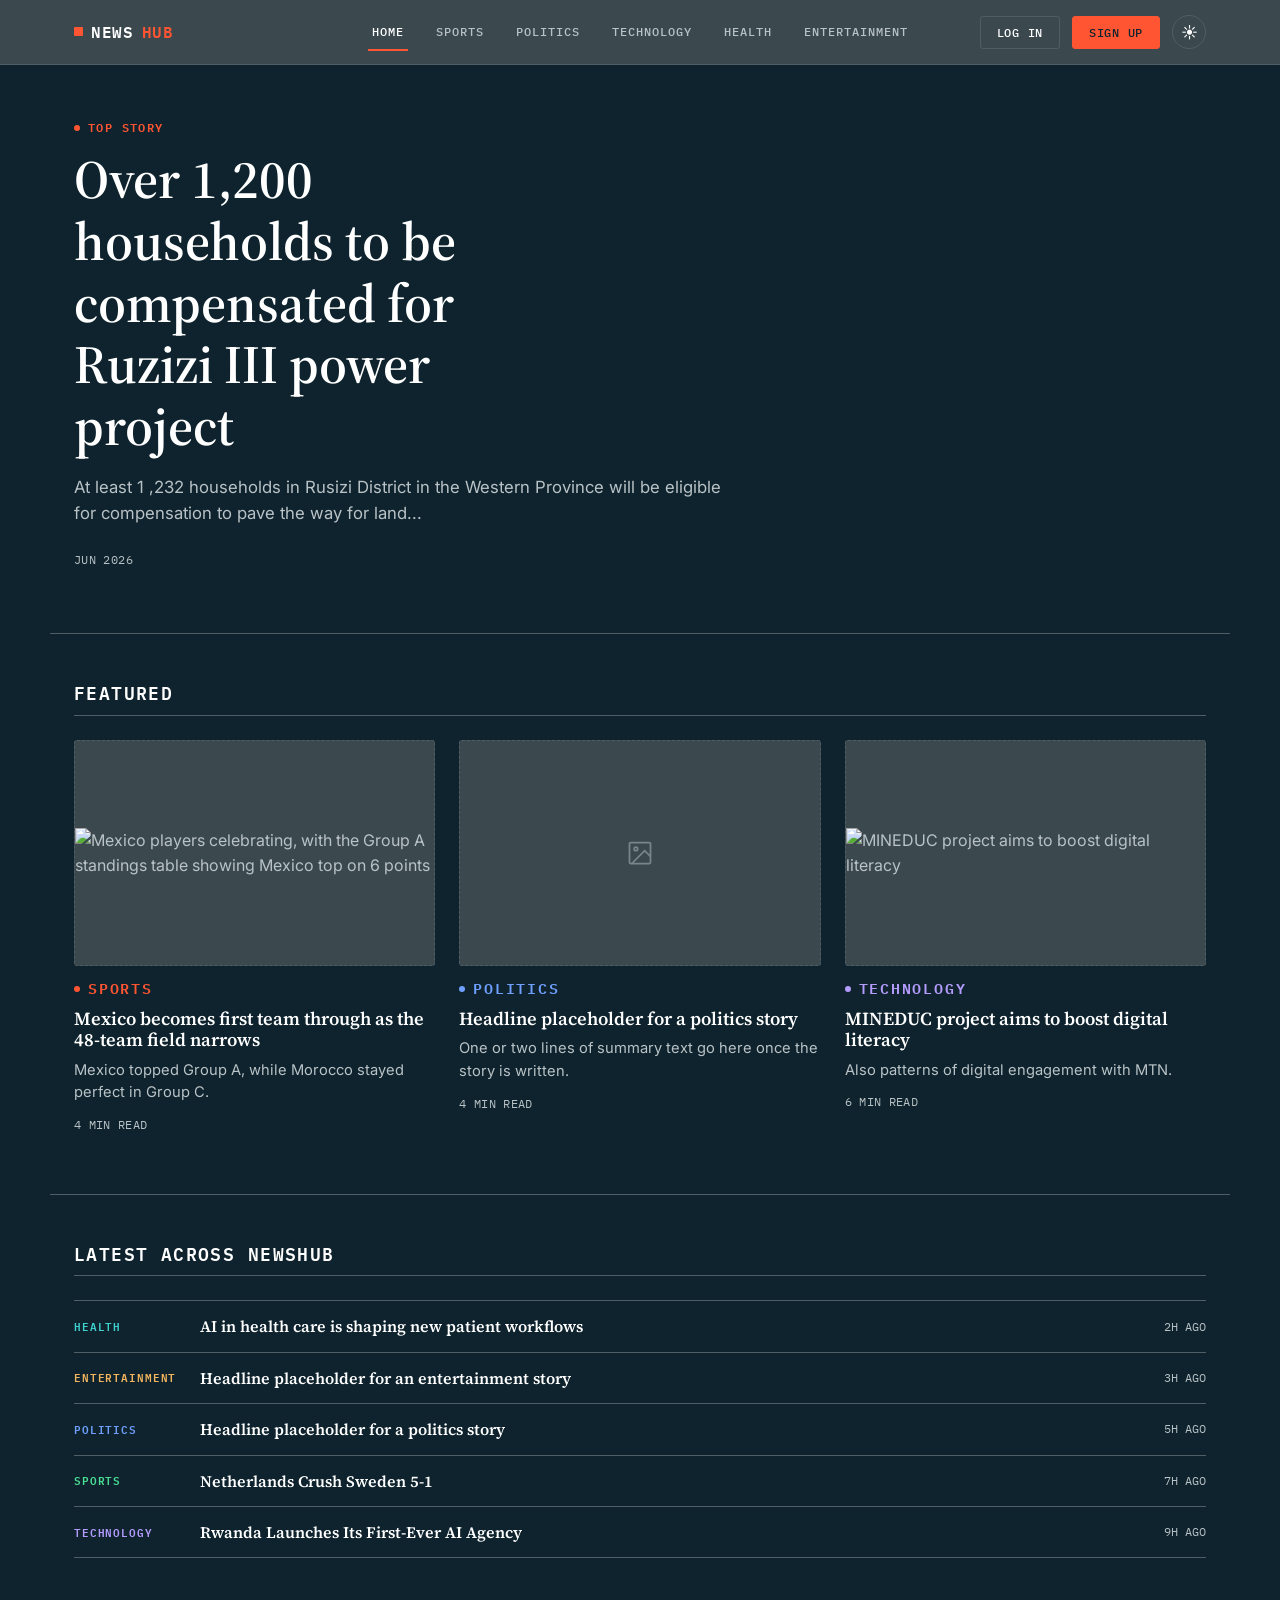
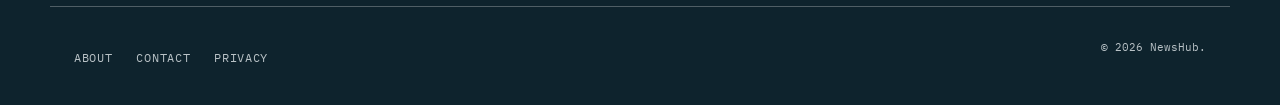
==== index.html @ 38eeee3b "refactoring the health page" ====
<!DOCTYPE html>
<html lang="en">
<head>
<meta charset="UTF-8">
<meta name="viewport" content="width=device-width, initial-scale=1.0">
<title>NewsHub — Home</title>
<meta name="description" content="NewsHub — Sports, Politics, Technology, Health and Entertainment, all in one place.">

<link rel="preconnect" href="https://fonts.googleapis.com">
<link rel="preconnect" href="https://fonts.gstatic.com" crossorigin>
<link href="https://fonts.googleapis.com/css2?family=Source+Serif+4:opsz,wght@8..60,500;8..60,600;8..60,700&family=Inter:wght@400;500;600&family=IBM+Plex+Mono:wght@500;600&display=swap" rel="stylesheet">

<link rel="stylesheet" href="styles.css">
</head>
<body>
<a class="skip-link" href="#main">Skip to content</a>

<header class="site-header">
  <div class="header-bar">
    <a href="index.html" class="logo">
      <span class="logo-mark"></span>NEWS<span class="logo-hub">HUB</span>
    </a>

    <nav class="main-nav" aria-label="Primary">
      <ul>
        <li><a href="index.html" class="nav-link is-active" style="--nav-accent:var(--c-home)">Home</a></li>
        <li><a href="pages/sports.html" class="nav-link" style="--nav-accent:var(--c-sports)">Sports</a></li>
        <li><a href="pages/politics.html" class="nav-link" style="--nav-accent:var(--c-politics)">Politics</a></li>
        <li><a href="pages/technology.html" class="nav-link" style="--nav-accent:var(--c-tech)">Technology</a></li>
        <li><a href="pages/health.html" class="nav-link" style="--nav-accent:var(--c-health)">Health</a></li>
        <li><a href="pages/entertainment.html" class="nav-link" style="--nav-accent:var(--c-entertainment)">Entertainment</a></li>
      </ul>
    </nav>

    <div class="header-actions">
      <button type="button" class="btn" title="Coming soon"><span class="btn-label">Log In</span></button>
      <button type="button" class="btn btn-solid" title="Coming soon"><span class="btn-label">Sign Up</span></button>
      <input type="checkbox" id="theme-toggle" class="theme-toggle-input" role="switch" aria-label="Toggle dark mode">
      <label for="theme-toggle" class="theme-toggle">
        <span class="icon-moon">☾</span>
        <span class="icon-sun">☀</span>
      </label>
    </div>
  </div>

</header>

<main id="main">

  <!-- HERO — top story slot -->
  <section class="hero wrap">
    <p class="eyebrow">Top Story</p>
    <h1 class="hero-headline">
      Over 1,200 households to be compensated for Ruzizi III power project
    </h1>
    <p class="hero-dek">
      At least 1 ,232 households in Rusizi District in the Western Province will 
      be eligible for compensation to pave the way for land...
    </p>
    <p class="hero-meta"> JUN 2026</p>
  </section>

  <!-- FEATURED — one card per category, ready for real stories -->
  <section class="section wrap">
    <h2 class="section-title">Featured</h2>
    <div class="card-grid">

      <article class="story-card">
        <div class="media">
          <img src="images/IMG_9754.jpg" alt="Mexico players celebrating, with the Group A standings table showing Mexico top on 6 points" loading="lazy">
        </div>
        <p class="eyebrow" style="--eyebrow-color:var(--page-accent)">Sports</p>
        <h3>Mexico becomes first team through as the 48-team field narrows</h3>
        <p>
          Mexico topped Group A, while Morocco stayed perfect in Group C.
        </p>
        <p class="timestamp">4 MIN READ</p>
      </article>

      <article class="story-card">
        <div class="media">
          <svg viewBox="0 0 24 24" fill="none" stroke="currentColor" stroke-width="1.5"><rect x="3" y="3" width="18" height="18" rx="1"/><circle cx="8.5" cy="8.5" r="1.5"/><path d="M21 15l-5-5L5 21"/></svg>
        </div>
        <p class="eyebrow" style="--eyebrow-color:var(--c-politics)">Politics</p>
        <h3>Headline placeholder for a politics story</h3>
        <p>One or two lines of summary text go here once the story is written.</p>
        <p class="timestamp">4 MIN READ</p>
      </article>

      <article class="story-card">
        <div class="media">
          <img src="images/madeinrwanda.eu.jpeg" alt="MINEDUC project aims to boost digital literacy">
        </div>
        <p class="eyebrow" style="--eyebrow-color:var(--c-tech)">Technology</p>
        <h3>MINEDUC project aims to boost digital literacy</h3>
        <p>Also patterns of digital engagement with MTN.</p>
        <p class="timestamp">6 MIN READ</p>
      </article>

    </div>
  </section>

  <!-- LATEST — cross-section feed, the "hub" view -->
  <section class="section wrap" style="border-bottom:none;">
    <h2 class="section-title">Latest Across NewsHub</h2>
    <div class="story-list">

      <div class="story-row">
        <span class="tag" style="--tag-color:var(--c-health)">Health</span>
        <h4>AI in health care is shaping new patient workflows</h4>
        <span class="timestamp">2H AGO</span>
      </div>

      <div class="story-row">
        <span class="tag" style="--tag-color:var(--c-entertainment)">Entertainment</span>
        <h4>Headline placeholder for an entertainment story</h4>
        <span class="timestamp">3H AGO</span>
      </div>

      <div class="story-row">
        <span class="tag" style="--tag-color:var(--c-politics)">Politics</span>
        <h4>Headline placeholder for a politics story</h4>
        <span class="timestamp">5H AGO</span>
      </div>

      <div class="story-row">
        <span class="tag" style="--tag-color:var(--c-sports)">Sports</span>
        <h4>Netherlands Crush Sweden 5-1</h4>
        <span class="timestamp">7H AGO</span>
      </div>

      <div class="story-row">
        <span class="tag" style="--tag-color:var(--c-tech)">Technology</span>
        <h4>Rwanda Launches Its First-Ever AI Agency</h4>
        <span class="timestamp">9H AGO</span>
      </div>

    </div>
  </section>

</main>

<footer class="site-footer wrap">
  <div class="footer-bar">
    <nav aria-label="Footer">
      <ul class="footer-links">
        <li><a href="#" title="Coming soon">About</a></li>
        <li><a href="#" title="Coming soon">Contact</a></li>
        <li><a href="#" title="Coming soon">Privacy</a></li>
      </ul>
    </nav>
    <p class="footer-copy">© 2026 NewsHub.</p>
  </div>
</footer>

</body>
</html>
---- styles.css ----
/*
    NEWSHUB — SHARED STYLESHEET
*/
:root {
  /* Surfaces & text — default theme (dark) */
    --bg: #0e232d;
    --bg-elevated: #3b494f;
    --bg-subtle: #3b494f;
    --ink: #ffffff;
    --ink-muted: #b9c2c6;
    --border: #4f5e65;

    --accent: #ff5532;
    --accent-contrast: #0e232d;
    --accent-ink: var(--accent);

    /* Category accents */
    --c-home: var(--accent);
    --c-sports: #4ade94;
    --c-politics: #6fa0ff;
    --c-tech: #b49cff;
    --c-health: #3fd1ce;
    --c-entertainment: #f2b45c;

    /* Type */
    --font-display: "Source Serif 4", Georgia, "Times New Roman", serif;
    --font-body: "Inter", -apple-system, BlinkMacSystemFont, "Segoe UI", sans-serif;
    --font-mono: "IBM Plex Mono", ui-monospace, "SFMono-Regular", Menlo, monospace;

    /* Spacing scale */
    --space-1: 0.25rem;
    --space-2: 0.5rem;
    --space-3: 0.75rem;
    --space-4: 1rem;
    --space-5: 1.5rem;
    --space-6: 2rem;
    --space-7: 3rem;
    --space-8: 4.5rem;

    /* Layout */
    --max-width: 1180px;
    --radius: 3px;
    --header-h: 64px;

    /* Motion */
    --ease: cubic-bezier(0.4, 0, 0.2, 1);
}

/* Light theme */
body:has(.theme-toggle-input:checked) {
    --bg: #f4f5f3;
    --bg-elevated: #ffffff;
    --bg-subtle: #e7e9e4;
    --ink: #122027;
    --ink-muted: #5c6b72;
    --border: #d8dbd6;

    /* --accent */
    --accent-ink: #c23115;

    --c-home: var(--accent);
    --c-sports: #1f7a4d;
    --c-politics: #2455a4;
    --c-tech: #6e56cf;
    --c-health: #0e8c8a;
    --c-entertainment: #b5790a;
}

/*BASE / RESET                                                       */

*,
*::before,
*::after {
    box-sizing: border-box;
}

html {
    -webkit-text-size-adjust: 100%;
}

body {
    margin: 0;
    background: var(--bg);
    color: var(--ink);
    font-family: var(--font-body);
    font-size: 16px;
    line-height: 1.55;
    transition: background-color 0.2s var(--ease), color 0.2s var(--ease);
}

h1, h2, h3, h4 {
    font-family: var(--font-display);
    font-weight: 600;
    line-height: 1.15;
    margin: 0 0 var(--space-3);
    color: var(--ink);
}

p {
    margin: 0 0 var(--space-4);
    color: var(--ink-muted);
}

a {
    color: inherit;
    text-decoration: none;
}

img {
    max-width: 100%;
    display: block;
}

ul {
    list-style: none;
    margin: 0;
    padding: 0;
}

button {
    font-family: inherit;
    cursor: pointer;
}

/* Visible keyboard focus everywhere */
a:focus-visible,
button:focus-visible,
[tabindex]:focus-visible {
    outline: 2px solid var(--accent);
    outline-offset: 2px;
    border-radius: var(--radius);
}

.skip-link {
    position: absolute;
    left: -9999px;
    top: 0;
    background: var(--accent);
    color: var(--accent-contrast);
    padding: var(--space-2) var(--space-4);
    z-index: 200;
    font-family: var(--font-mono);
    font-size: 0.8rem;
}

.skip-link:focus {
    left: var(--space-4);
    top: var(--space-4);
}

/* LAYOUT SHELL */

.wrap {
    max-width: var(--max-width);
    margin-inline: auto;
    padding-inline: var(--space-5);
}

main {
    display: block;
    min-height: calc(100vh - var(--header-h) - 220px);
}

/* HEADER, NAV, TICKER */

.site-header {
    position: sticky;
    top: 0;
    z-index: 100;
    background: var(--bg-elevated);
    border-bottom: 1px solid var(--border);
}

.header-bar {
    max-width: var(--max-width);
    margin-inline: auto;
    height: var(--header-h);
    padding-inline: var(--space-5);
    display: grid;
    grid-template-columns: 1fr auto 1fr;
    align-items: center;
    gap: var(--space-4);
}

/* Logo — left */
.logo {
    justify-self: start;
    display: inline-flex;
    align-items: center;
    gap: var(--space-2);
    font-family: var(--font-mono);
    font-weight: 600;
    font-size: 1rem;
    letter-spacing: 0.04em;
    white-space: nowrap;
}

.logo .logo-mark {
    width: 9px;
    height: 9px;
    background: var(--accent);
    border-radius: 1px;
    flex-shrink: 0;
}

.logo .logo-hub {
    color: var(--accent-ink);
}

/* Nav — centered */
.main-nav {
    justify-self: center;
}

.main-nav ul {
    display: flex;
    gap: var(--space-5);
}

.nav-link {
    position: relative;
    display: inline-block;
    padding: var(--space-2) var(--space-1);
    font-family: var(--font-mono);
    font-size: 0.78rem;
    font-weight: 500;
    letter-spacing: 0.08em;
    text-transform: uppercase;
    color: var(--ink-muted);
    transition: color 0.15s var(--ease);
}

.nav-link::after {
    content: "";
    position: absolute;
    left: 0;
    right: 0;
    bottom: -1px;
    height: 2px;
    background: var(--nav-accent, var(--accent));
    transform: scaleX(0);
    transition: transform 0.15s var(--ease);
}

.nav-link:hover {
    color: var(--ink);
}

.nav-link:hover::after {
    transform: scaleX(1);
}

.nav-link.is-active {
    color: var(--ink);
}

.nav-link.is-active::after {
    transform: scaleX(1);
}

/* Actions — right */
.header-actions {
    justify-self: end;
    display: flex;
    align-items: center;
    gap: var(--space-3);
}

/* BUTTONS & THEME TOGGLE */

.btn {
    font-family: var(--font-mono);
    font-size: 0.74rem;
    font-weight: 500;
    letter-spacing: 0.06em;
    text-transform: uppercase;
    padding: var(--space-2) var(--space-4);
    border-radius: var(--radius);
    border: 1px solid var(--border);
    background: transparent;
    color: var(--ink);
    transition: background-color 0.15s var(--ease), border-color 0.15s var(--ease), transform 0.1s var(--ease);
    white-space: nowrap;
}

.btn:hover {
    border-color: var(--ink-muted);
}

.btn:active {
    transform: translateY(1px);
}

.btn-solid {
    background: var(--accent);
    border-color: var(--accent);
    color: var(--accent-contrast);
}

.btn-solid:hover {
    filter: brightness(1.08);
    border-color: var(--accent);
}

/* Visually hidden but still focusable/operable by keyboard */
.theme-toggle-input {
    position: absolute;
    width: 1px;
    height: 1px;
    padding: 0;
    margin: -1px;
    overflow: hidden;
    clip: rect(0, 0, 0, 0);
    white-space: nowrap;
    border: 0;
}

.theme-toggle {
    display: inline-flex;
    align-items: center;
    justify-content: center;
    width: 34px;
    height: 34px;
    border-radius: 50%;
    border: 1px solid var(--border);
    background: transparent;
    color: var(--ink);
    padding: 0;
    flex-shrink: 0;
    cursor: pointer;
}

.theme-toggle:hover {
    border-color: var(--ink-muted);
}

.theme-toggle svg {
    width: 16px;
    height: 16px;
}

.theme-toggle .icon-moon { display: none; }
.theme-toggle .icon-sun { display: block; }

.theme-toggle-input:checked + .theme-toggle .icon-moon { display: block; }
.theme-toggle-input:checked + .theme-toggle .icon-sun { display: none; }

.theme-toggle-input:focus-visible + .theme-toggle {
    outline: 2px solid var(--accent);
    outline-offset: 2px;
}

/* home page */

.hero {
    border-bottom: 1px solid var(--border);
    padding-block: var(--space-7);
}

.eyebrow {
    display: inline-flex;
    align-items: center;
    gap: var(--space-2);
    font-family: var(--font-mono);
    font-size: 0.72rem;
    font-weight: 600;
    letter-spacing: 0.12em;
    text-transform: uppercase;
    color: var(--eyebrow-color, var(--accent-ink));
    margin-bottom: var(--space-3);
}

.eyebrow::before {
    content: "";
    width: 6px;
    height: 6px;
    background: currentColor;
    border-radius: 50%;
}

.hero-headline {
    font-size: clamp(2rem, 4.2vw, 3.4rem);
    max-width: 18ch;
    margin-bottom: var(--space-4);
}

.hero-dek {
    font-size: 1.05rem;
    max-width: 60ch;
    margin-bottom: var(--space-5);
}

.hero-meta {
    font-family: var(--font-mono);
    font-size: 0.78rem;
    color: var(--ink-muted);
    letter-spacing: 0.03em;
}

/* STORY CARDS & LIST ROWS */

.section {
    padding-block: var(--space-7);
    border-bottom: 1px solid var(--border);
}

.section-title {
    font-size: 1.1rem;
    font-family: var(--font-mono);
    text-transform: uppercase;
    letter-spacing: 0.08em;
    font-weight: 600;
    margin-bottom: var(--space-5);
    padding-bottom: var(--space-3);
    border-bottom: 1px solid var(--border);
}

.card-grid {
    display: grid;
    grid-template-columns: repeat(3, 1fr);
    gap: var(--space-5);
}

.story-card {
    display: flex;
    flex-direction: column;
}

.story-card .media {
    aspect-ratio: 16 / 10;
    background: var(--bg-subtle);
    border: 1px dashed var(--border);
    border-radius: var(--radius);
    margin-bottom: var(--space-3);
    display: flex;
    align-items: center;
    justify-content: center;
    color: var(--ink-muted);
}

/* Lightbox modal for image viewing */
.lightbox {
    position: fixed;
    inset: 0;
    display: none;
    align-items: center;
    justify-content: center;
    background: rgba(0,0,0,0.75);
    z-index: 300;
}
.lightbox.open { display: flex; }
.lightbox img { max-width: 90%; max-height: 90%; border-radius: 6px; }
.lightbox .close { position: absolute; top: 18px; right: 18px; background: transparent; border: 0; color: #fff; font-size: 1.4rem; cursor: pointer; }

.story-card .media svg {
    width: 28px;
    height: 28px;
    opacity: 0.5;
}

.story-card .eyebrow {
    margin-bottom: var(--space-2);
}

.story-card h3 {
    font-size: 1.15rem;
    margin-bottom: var(--space-2);
}

.story-card p {
    font-size: 0.92rem;
    margin-bottom: var(--space-3);
}

.story-card .timestamp {
    font-family: var(--font-mono);
    font-size: 0.72rem;
    color: var(--ink-muted);
    letter-spacing: 0.03em;
}

/* Compact list rows — "Latest" feed */
.story-list {
    display: flex;
    flex-direction: column;
}

.story-row {
    display: grid;
    grid-template-columns: 110px 1fr auto;
    align-items: center;
    gap: var(--space-4);
    padding-block: var(--space-4);
    border-top: 1px solid var(--border);
}

.story-row:last-child {
    border-bottom: 1px solid var(--border);
}

.story-row .tag {
    font-family: var(--font-mono);
    font-size: 0.68rem;
    font-weight: 600;
    letter-spacing: 0.08em;
    text-transform: uppercase;
    color: var(--tag-color, var(--accent-ink));
}

.story-row h4 {
    font-size: 1rem;
    margin: 0;
    font-weight: 600;
}

.story-row .timestamp {
    font-family: var(--font-mono);
    font-size: 0.72rem;
    color: var(--ink-muted);
    white-space: nowrap;
}

/* SECTION HEADER */

.page-header {
    padding-block: var(--space-7) var(--space-6);
    border-bottom: 1px solid var(--border);
}

.content-grid {
  display: grid;
  grid-template-columns: minmax(0, 1fr) 320px;
  gap: var(--space-6);
}

.sidebar {
  display: grid;
  gap: var(--space-5);
}

.sidebar-card {
  padding: var(--space-5);
  border: 1px solid var(--border);
  border-radius: var(--radius);
  background: var(--bg-elevated);
}

.sidebar-subscribe .subscribe-form {
  display: grid;
  gap: var(--space-3);
}

.subscribe-form input {
  width: 100%;
  border: 1px solid var(--border);
  border-radius: var(--radius);
  padding: var(--space-3);
  background: transparent;
  color: var(--ink);
}

.subscribe-form input::placeholder {
  color: var(--ink-muted);
}

.popular-list {
  display: grid;
  gap: var(--space-3);
}

.popular-list a {
  color: var(--ink);
}

.tag-list {
  display: flex;
  flex-wrap: wrap;
  gap: var(--space-3);
}

.tag-pill {
  display: inline-flex;
  padding: 0.5rem 0.85rem;
  border-radius: 999px;
  border: 1px solid var(--border);
  color: var(--ink);
  font-size: 0.82rem;
}

.pagination {
  margin-top: var(--space-6);
  display: flex;
  justify-content: center;
}

.story-card-hidden {
  display: none;
}

@media (max-width: 980px) {
  .content-grid {
    grid-template-columns: 1fr;
  }
}

@media (max-width: 680px) {
  .card-grid {
    grid-template-columns: 1fr;
  }
}

.page-header .eyebrow {
    color: var(--page-accent, var(--accent-ink));
}

.page-header h1 {
    font-size: clamp(2rem, 4vw, 2.8rem);
    border-bottom: 3px solid var(--page-accent, var(--accent));
    display: inline-block;
    padding-bottom: var(--space-2);
}

/* EMPTY STATE */

.empty-state {
    margin-block: var(--space-8);
    padding: var(--space-8) var(--space-5);
    border: 1px dashed var(--border);
    border-radius: var(--radius);
    text-align: center;
    max-width: 540px;
    margin-inline: auto;
}

.empty-state .signal {
    width: 36px;
    height: 36px;
    margin-inline: auto var(--space-4);
    border-radius: 50%;
    border: 1px solid var(--page-accent, var(--accent));
    display: flex;
    align-items: center;
    justify-content: center;
}

.empty-state .signal::after {
    content: "";
    width: 8px;
    height: 8px;
    border-radius: 50%;
    background: var(--page-accent, var(--accent));
}

.empty-state h2 {
    font-size: 1.3rem;
    margin-bottom: var(--space-2);
}

.empty-state p {
    margin: 0 auto;
    max-width: 40ch;
}

/*. FOOTER */

.site-footer {
    border-top: 1px solid var(--border);
    padding-block: var(--space-6);
}

.footer-bar {
    display: flex;
    align-items: center;
    justify-content: space-between;
    flex-wrap: wrap;
    gap: var(--space-4);
}

.footer-bar .logo {
    font-size: 0.85rem;
}

.footer-links {
    display: flex;
    gap: var(--space-5);
}

.footer-links a {
    font-family: var(--font-mono);
    font-size: 0.72rem;
    letter-spacing: 0.06em;
    text-transform: uppercase;
    color: var(--ink-muted);
}

.footer-links a:hover {
    color: var(--ink);
}

.footer-copy {
    font-family: var(--font-mono);
    font-size: 0.7rem;
    color: var(--ink-muted);
}

/* UTILITIES */

.text-accent { color: var(--accent-ink); }
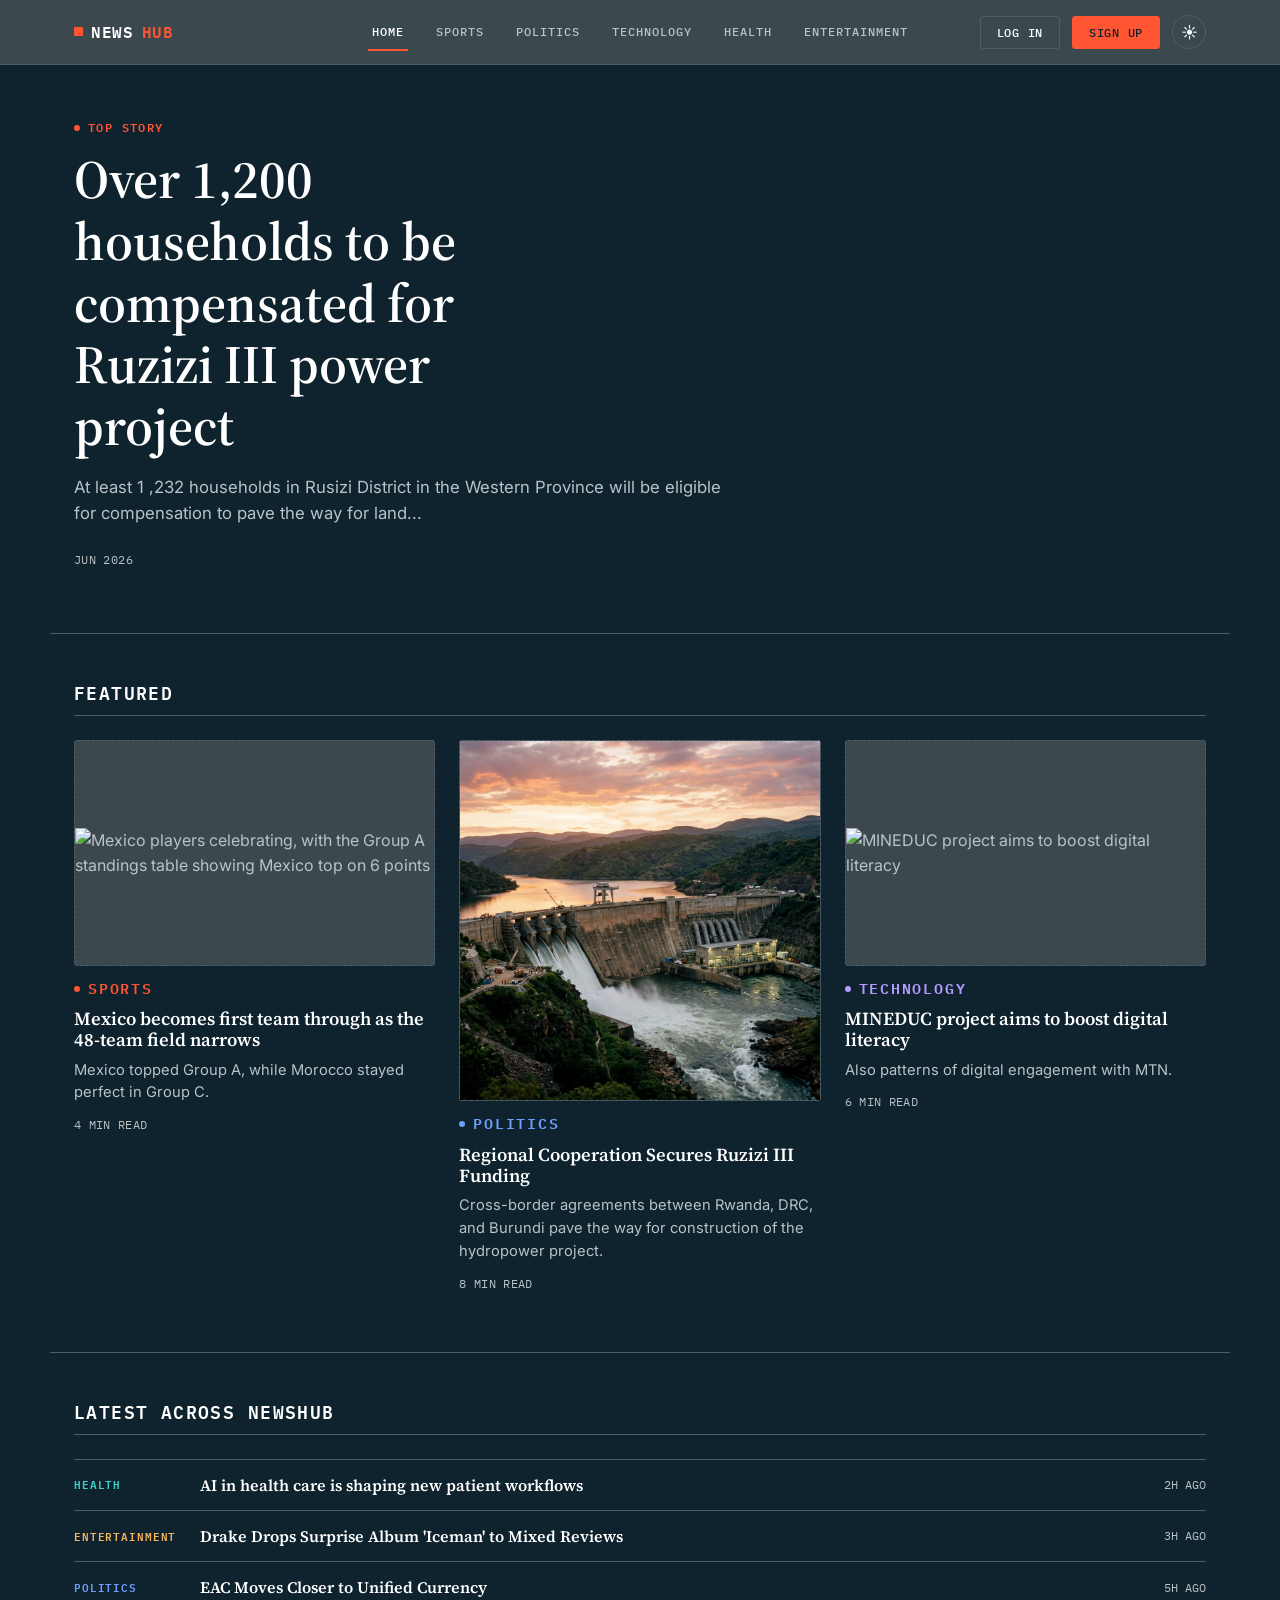
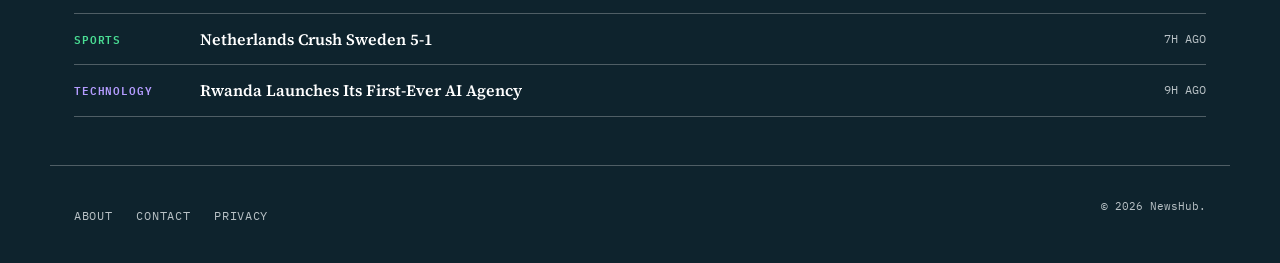
==== commit 7ee028b7: "Resolve merge conflicts with upstream main" ====
--- a/index.html
+++ b/index.html
@@ -79,12 +79,12 @@
 
       <article class="story-card">
         <div class="media">
-          <svg viewBox="0 0 24 24" fill="none" stroke="currentColor" stroke-width="1.5"><rect x="3" y="3" width="18" height="18" rx="1"/><circle cx="8.5" cy="8.5" r="1.5"/><path d="M21 15l-5-5L5 21"/></svg>
+          <img src="images/ruzizi_hydropower.png" alt="Ruzizi III Hydropower dam project" loading="lazy">
         </div>
         <p class="eyebrow" style="--eyebrow-color:var(--c-politics)">Politics</p>
-        <h3>Headline placeholder for a politics story</h3>
-        <p>One or two lines of summary text go here once the story is written.</p>
-        <p class="timestamp">4 MIN READ</p>
+        <h3>Regional Cooperation Secures Ruzizi III Funding</h3>
+        <p>Cross-border agreements between Rwanda, DRC, and Burundi pave the way for construction of the hydropower project.</p>
+        <p class="timestamp">8 MIN READ</p>
       </article>
 
       <article class="story-card">
@@ -113,13 +113,13 @@
 
       <div class="story-row">
         <span class="tag" style="--tag-color:var(--c-entertainment)">Entertainment</span>
-        <h4>Headline placeholder for an entertainment story</h4>
+        <h4>Drake Drops Surprise Album 'Iceman' to Mixed Reviews</h4>
         <span class="timestamp">3H AGO</span>
       </div>
 
       <div class="story-row">
         <span class="tag" style="--tag-color:var(--c-politics)">Politics</span>
-        <h4>Headline placeholder for a politics story</h4>
+        <h4>EAC Moves Closer to Unified Currency</h4>
         <span class="timestamp">5H AGO</span>
       </div>
 
